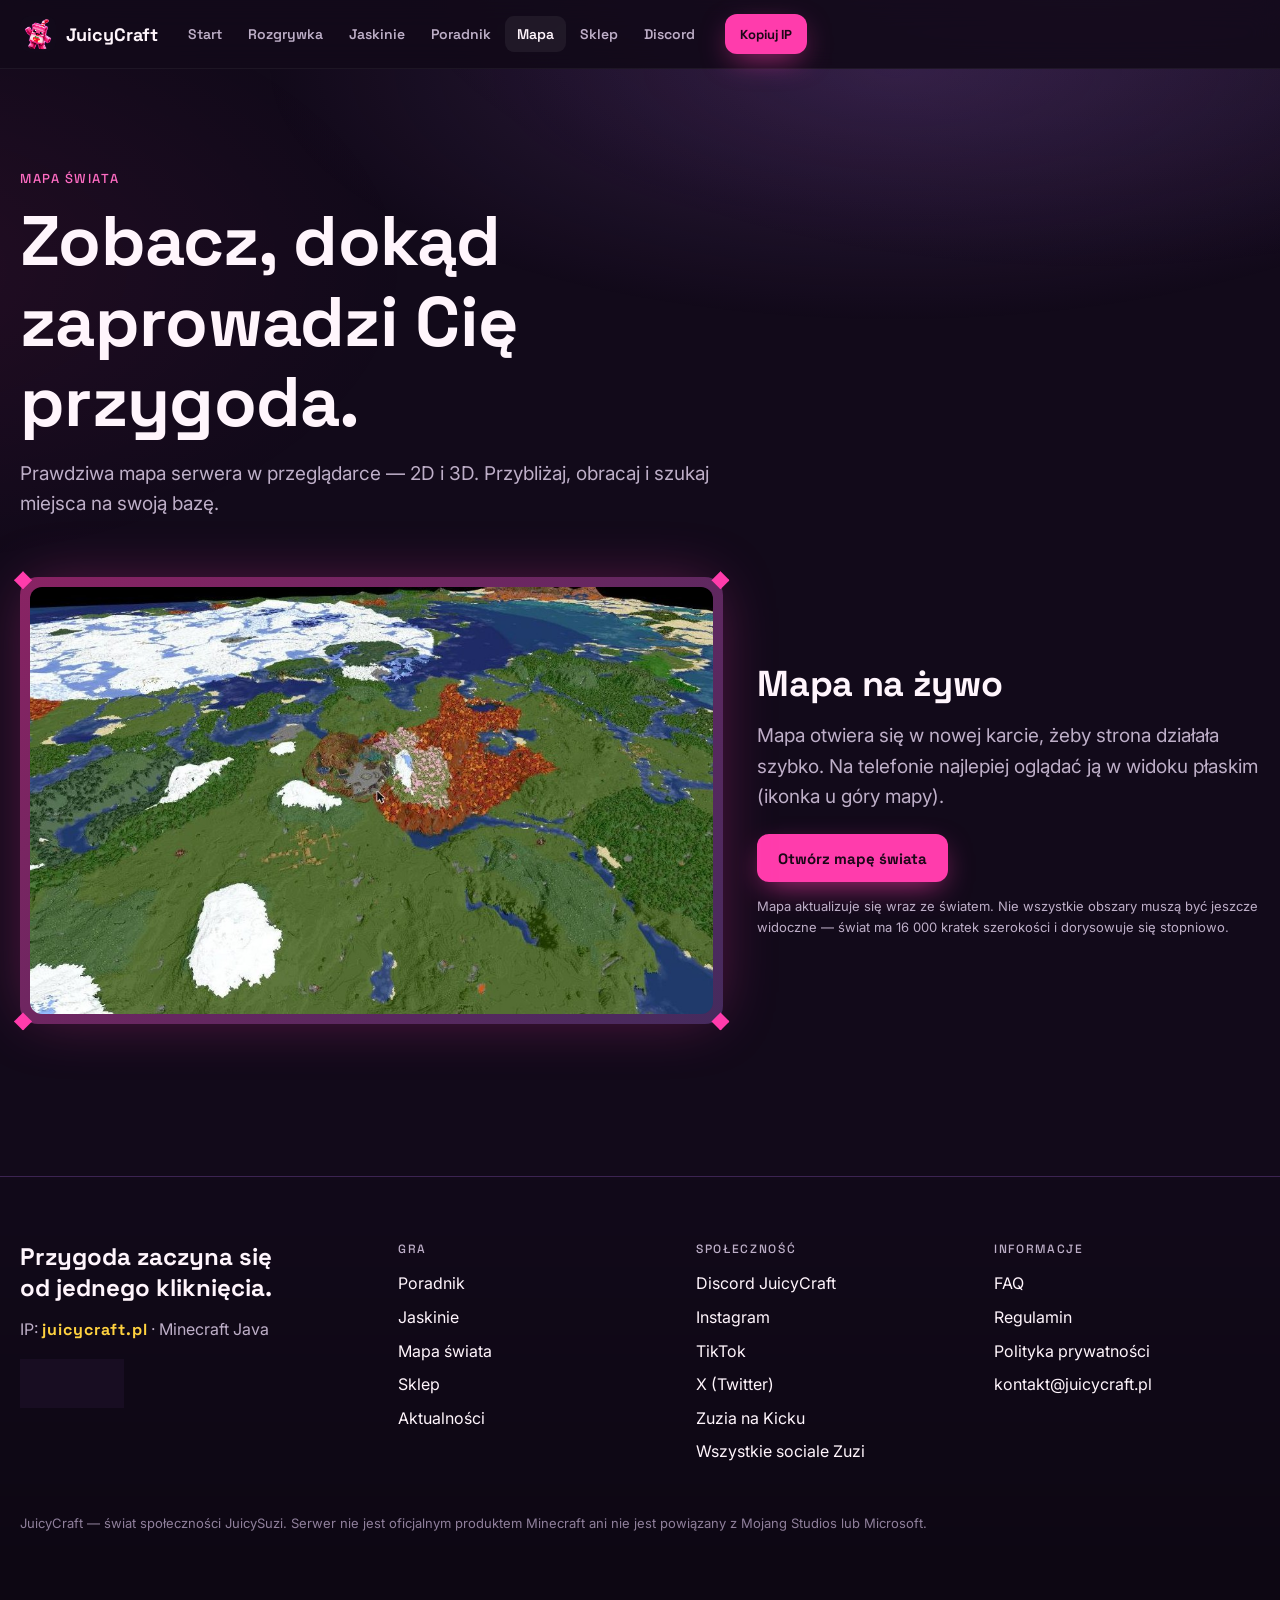
==== mapa/index.html @ ab13d42d "Nowa strona: podstrony, grafiki, wersja na telefon, sociale Co-Authored-By: Claude Opus 5.5 <noreply" ====
<!doctype html>
<html lang="pl" data-root="../">
<head>
<meta charset="utf-8">
<meta name="viewport" content="width=device-width, initial-scale=1, viewport-fit=cover">
<title>Mapa świata | JuicyCraft</title>
<meta name="description" content="Mapa świata JuicyCraft na żywo w 2D i 3D. Zobacz osady i znajdź miejsce na swoją bazę.">
<link rel="canonical" href="https://juicycraft.pl/mapa/">
<meta property="og:type" content="website">
<meta property="og:locale" content="pl_PL">
<meta property="og:title" content="Mapa świata | JuicyCraft">
<meta property="og:description" content="Mapa świata JuicyCraft na żywo w 2D i 3D. Zobacz osady i znajdź miejsce na swoją bazę.">
<meta property="og:url" content="https://juicycraft.pl/mapa/">
<meta property="og:image" content="https://juicycraft.pl/img/og.jpg">
<meta name="twitter:card" content="summary_large_image">
<meta name="theme-color" content="#120A1A">
<link rel="icon" type="image/png" href="../img/favicon.png">
<link rel="apple-touch-icon" href="../img/apple-touch-icon.png">
<link rel="preconnect" href="https://fonts.googleapis.com">
<link rel="preconnect" href="https://fonts.gstatic.com" crossorigin>
<link href="https://fonts.googleapis.com/css2?family=Inter:wght@400;500;600&family=Space+Grotesk:wght@500;600;700&display=swap" rel="stylesheet">
<link rel="stylesheet" href="../assets/style.css">

</head>
<body>
<a class="sr-only" href="#tresc">Przejdź do treści</a>
<header class="nav">
  <div class="wrap">
    <a class="brand" href="../"><img src="../img/avatar.png" alt="" width="36" height="36">JuicyCraft</a>
    <nav aria-label="Główna"><ul id="menu"><li><a href="../">Start</a></li><li><a href="../#rozgrywka">Rozgrywka</a></li><li><a href="../jaskinie/">Jaskinie</a></li><li><a href="../poradnik/">Poradnik</a></li><li><a href="../mapa/" aria-current="page">Mapa</a></li><li><a href="../sklep/">Sklep</a></li><li><a href="https://discord.gg/w9wUDA2wny" target="_blank" rel="noopener">Discord</a></li></ul></nav>
    <button class="btn btn-main ipbtn" type="button" data-copy-ip>Kopiuj IP</button>
    <button class="burger" type="button" aria-label="Menu" aria-expanded="false" aria-controls="menu"><span></span></button>
  </div>
</header>
<main id="tresc">
<section class="page-hero"><div class="wrap"><p class="eyebrow">Mapa świata</p><h1>Zobacz, dokąd zaprowadzi Cię przygoda.</h1><p class="lead">Prawdziwa mapa serwera w przeglądarce — 2D i 3D. Przybliżaj, obracaj i szukaj miejsca na swoją bazę.</p></div></section>
<section style="padding-top:10px"><div class="wrap map-wrap">
  <div class="map-frame"><i class="corner c1"></i><i class="corner c2"></i><i class="corner c3"></i><i class="corner c4"></i>
    <img src="../img/mapa-podglad.jpg" alt="Podgląd mapy świata JuicyCraft" width="1600" height="1000"></div>
  <div>
    <h2 class="h2" style="font-size:clamp(26px,3vw,36px)">Mapa na żywo</h2>
    <p class="lead">Mapa otwiera się w nowej karcie, żeby strona działała szybko. Na telefonie najlepiej oglądać ją w widoku płaskim (ikonka u góry mapy).</p>
    <div class="row"><a class="btn btn-main" href="http://mapa.juicycraft.pl:25520" target="_blank" rel="noopener">Otwórz mapę świata</a></div>
    <p class="note">Mapa aktualizuje się wraz ze światem. Nie wszystkie obszary muszą być jeszcze widoczne — świat ma 16 000 kratek szerokości i dorysowuje się stopniowo.</p>
  </div>
</div></section>
</main>
<footer>
  <div class="wrap">
    <div class="foot">
      <div>
        <p class="big">Przygoda zaczyna się od jednego kliknięcia.</p>
        <p style="margin-top:14px;color:var(--muted)">IP: <b style="color:var(--gold)" class="pix">juicycraft.pl</b> · Minecraft Java</p>
        <button class="btn btn-ghost" type="button" data-copy-ip style="margin-top:16px">Kopiuj IP</button>
      </div>
      <div><h4>Gra</h4><ul>
        <li><a href="../poradnik/">Poradnik</a></li><li><a href="../jaskinie/">Jaskinie</a></li>
        <li><a href="../mapa/">Mapa świata</a></li><li><a href="../sklep/">Sklep</a></li><li><a href="../aktualnosci/">Aktualności</a></li></ul></div>
      <div><h4>Społeczność</h4><ul>
        <li><a href="https://discord.gg/w9wUDA2wny" target="_blank" rel="noopener">Discord JuicyCraft</a></li>
        <li><a href="https://www.instagram.com/juicycraft.pl/" target="_blank" rel="noopener">Instagram</a></li><li><a href="https://www.tiktok.com/@juicycraft.pl" target="_blank" rel="noopener">TikTok</a></li><li><a href="https://x.com/JuicyCraftpl" target="_blank" rel="noopener">X (Twitter)</a></li>
        <li><a href="https://kick.com/juicysuzi" target="_blank" rel="noopener">Zuzia na Kicku</a></li>
        <li><a href="https://beacons.ai/juicysuzi" target="_blank" rel="noopener">Wszystkie sociale Zuzi</a></li></ul></div>
      <div><h4>Informacje</h4><ul>
        <li><a href="../faq/">FAQ</a></li><li><a href="../regulamin/">Regulamin</a></li>
        <li><a href="../polityka-prywatnosci/">Polityka prywatności</a></li><li><a href="mailto:kontakt@juicycraft.pl">kontakt@juicycraft.pl</a></li></ul></div>
    </div>
    <p class="legal">JuicyCraft — świat społeczności JuicySuzi. Serwer nie jest oficjalnym produktem Minecraft ani nie jest powiązany z Mojang Studios lub Microsoft.</p>
  </div>
</footer>
<div class="mbar">
  <button class="btn btn-main" type="button" data-copy-ip>Kopiuj IP</button>
  <a class="btn btn-ghost" href="../mapa/">Mapa</a>
  <a class="btn btn-ghost" href="https://discord.gg/w9wUDA2wny" target="_blank" rel="noopener">Discord</a>
</div>
<script src="../assets/app.js" defer></script>
</body>
</html>
---- assets/style.css ----
/* JuicyCraft.pl — wspolny styl wszystkich podstron */
:root{
  --pink:#FF3CAC; --pink-2:#ff6cc3; --purple:#784BA0; --gold:#FFD23F;
  --bg:#120A1A; --surface:#1D1028; --surface-2:#291535; --line:rgba(255,60,172,.22); --line-2:rgba(120,75,160,.45);
  --text:#FFF5FC; --muted:#BEAFC8; --ok:#5FE3A1; --err:#FF7185;
  --r:14px; --max:1240px;
  --f-head:'Space Grotesk',system-ui,sans-serif; --f-body:'Inter',system-ui,sans-serif; --f-pix:'Space Grotesk',system-ui,sans-serif;
}
*{box-sizing:border-box}
html{scroll-behavior:smooth;-webkit-text-size-adjust:100%}
body{margin:0;background:var(--bg);color:var(--text);font-family:var(--f-body);font-size:16px;line-height:1.6;overflow-x:hidden}
body::before{content:"";position:fixed;inset:0;z-index:-1;pointer-events:none;
  background:radial-gradient(1200px 600px at 85% -10%,rgba(120,75,160,.18),transparent 60%),radial-gradient(900px 500px at -10% 30%,rgba(255,60,172,.07),transparent 60%)}
img{max-width:100%;height:auto;display:block}
a{color:var(--pink-2)}
h1,h2,h3,h4{font-family:var(--f-head);line-height:1.15;margin:0;letter-spacing:-.01em}
p{margin:0}
.wrap{width:min(var(--max),100% - 32px);margin-inline:auto}
.pix{font-family:var(--f-pix);letter-spacing:.06em}
.sr-only{position:absolute;width:1px;height:1px;overflow:hidden;clip:rect(0 0 0 0);white-space:nowrap}
:focus-visible{outline:2px solid var(--gold);outline-offset:3px;border-radius:6px}

/* ---------- przyciski ---------- */
.btn{display:inline-flex;align-items:center;justify-content:center;gap:10px;min-height:48px;padding:12px 20px;border-radius:12px;
  font:700 15px/1 var(--f-head);text-decoration:none;border:1px solid transparent;cursor:pointer;transition:transform .15s,box-shadow .2s,background .2s,border-color .2s;white-space:nowrap}
.btn:hover{transform:translateY(-2px)}
.btn-main{background:var(--pink);color:#1b0717;box-shadow:0 10px 30px -8px rgba(255,60,172,.7)}
.btn-main:hover{box-shadow:0 14px 38px -8px rgba(255,60,172,.9)}
.btn-ghost{background:rgba(29,16,40,.7);color:var(--text);border-color:var(--line-2);backdrop-filter:blur(8px)}
.btn-ghost:hover{border-color:var(--pink)}
.btn[aria-disabled=true]{opacity:.55;pointer-events:none}
.btn img{width:22px;height:22px}

/* ---------- nawigacja ---------- */
.nav{position:sticky;top:0;z-index:50;background:rgba(18,10,26,.72);backdrop-filter:blur(14px);border-bottom:1px solid rgba(255,255,255,.05)}
.nav .wrap{display:flex;align-items:center;gap:18px;height:68px}
.brand{display:flex;align-items:center;gap:10px;text-decoration:none;color:var(--text);font:700 18px var(--f-head);flex-shrink:0}
.brand img{width:36px;height:36px;border-radius:9px}
.nav ul{display:flex;gap:2px;list-style:none;margin:0 0 0 auto;padding:0}
.nav ul a{display:block;padding:9px 12px;border-radius:9px;color:var(--muted);text-decoration:none;font:600 14px var(--f-head)}
.nav ul a:hover,.nav ul a[aria-current=page]{color:var(--text);background:rgba(255,255,255,.06)}
.nav .ipbtn{min-height:40px;padding:8px 14px;font-size:13px}
.burger{display:none;margin-left:auto;width:44px;height:44px;border-radius:10px;border:1px solid var(--line-2);background:transparent;color:var(--text);cursor:pointer}
.burger span,.burger span::before,.burger span::after{display:block;width:18px;height:2px;background:currentColor;margin:auto;position:relative;transition:.2s}
.burger span::before,.burger span::after{content:"";position:absolute;left:0}
.burger span::before{top:-6px}.burger span::after{top:6px}
@media (max-width:1060px){
  .nav ul{position:fixed;inset:68px 0 auto 0;flex-direction:column;background:rgba(18,10,26,.97);padding:12px 16px 20px;border-bottom:1px solid var(--line);
    transform:translateY(-120%);transition:transform .25s;margin:0}
  .nav.open ul{transform:none}
  .nav ul a{padding:14px 12px;font-size:17px}
  .burger{display:block}
  .nav .ipbtn{margin-left:auto}
  .burger{margin-left:8px}
}

/* ---------- sekcje ---------- */
section{padding:clamp(64px,9vw,112px) 0;position:relative}
.eyebrow{display:inline-flex;align-items:center;gap:10px;color:var(--pink-2);font:500 13px var(--f-pix);letter-spacing:.12em;text-transform:uppercase;margin-bottom:14px}
.eyebrow b{color:var(--muted);font-weight:500}
.h2{font-size:clamp(30px,4.6vw,52px);font-weight:700;max-width:18ch}
.lead{color:var(--muted);font-size:clamp(16px,1.6vw,19px);max-width:62ch;margin-top:16px}
.sec-head{margin-bottom:clamp(32px,5vw,56px)}
.sec-head.center{text-align:center}.sec-head.center .h2,.sec-head.center .lead{margin-inline:auto}
.divider{height:2px;max-width:var(--max);margin:0 auto;background:linear-gradient(90deg,transparent,rgba(255,60,172,.5) 20%,rgba(120,75,160,.6) 50%,rgba(255,60,172,.5) 80%,transparent);
  mask:repeating-linear-gradient(90deg,#000 0 14px,transparent 14px 18px)}

/* ---------- hero ---------- */
.hero{min-height:calc(100svh - 68px);display:flex;align-items:center;padding:56px 0 72px;isolation:isolate;overflow:hidden}
.hero-bg{position:absolute;inset:0;z-index:-2;background:url(../img/hero.jpg) 70% center/cover no-repeat;transform:scale(1.04)}
.hero::after{content:"";position:absolute;inset:0;z-index:-1;background:linear-gradient(90deg,rgba(18,10,26,.95) 0%,rgba(18,10,26,.75) 38%,rgba(18,10,26,.15) 70%),linear-gradient(0deg,var(--bg) 0%,transparent 26%)}
@media (max-width:820px){
  .hero-bg{background-image:url(../img/hero-mobile.jpg);background-position:center top}
  .hero::after{background:linear-gradient(180deg,rgba(18,10,26,.25) 0%,rgba(18,10,26,.82) 45%,var(--bg) 100%)}
  .hero{align-items:flex-end}
}
.hero-grid{display:grid;grid-template-columns:minmax(0,1.1fr) minmax(0,.9fr);gap:24px;align-items:center}
@media (max-width:820px){.hero-grid{grid-template-columns:1fr}}
.badge{display:inline-flex;gap:8px;align-items:center;padding:6px 12px;border-radius:999px;background:rgba(255,210,63,.1);color:var(--gold);border:1px solid rgba(255,210,63,.3);font:500 12px var(--f-pix);letter-spacing:.1em}
.hero h1{font-size:clamp(40px,6.6vw,84px);font-weight:700;margin:18px 0 18px;max-width:13ch}
.hero h1 em{font-style:normal;background:linear-gradient(90deg,var(--pink),#ff9bd6,var(--pink));-webkit-background-clip:text;background-clip:text;color:transparent;background-size:200% auto;animation:shine 6s linear infinite}
@keyframes shine{to{background-position:200% center}}
.hero .lead{color:#e3d4ec}
.ip-card{display:flex;align-items:center;gap:14px;flex-wrap:wrap;margin:30px 0 22px;padding:10px 10px 10px 20px;border-radius:16px;background:rgba(18,10,26,.72);
  border:1px solid var(--line);backdrop-filter:blur(10px);width:fit-content;max-width:100%}
.ip-card .ip{font:700 clamp(20px,2.6vw,28px) var(--f-pix);color:var(--gold);letter-spacing:.02em;text-shadow:0 0 18px rgba(255,210,63,.35)}
.hero-actions{display:flex;gap:12px;flex-wrap:wrap}
.copied{color:var(--ok)}

.countdown{margin-top:34px}
.countdown .label{font:500 12px var(--f-pix);letter-spacing:.14em;color:var(--muted);margin-bottom:10px;display:flex;gap:14px;flex-wrap:wrap}
.countdown .label b{color:var(--pink-2);font-weight:500}
.cd{display:flex;gap:10px}
.cd div{min-width:78px;padding:12px 8px 10px;border-radius:12px;background:rgba(29,16,40,.8);border:1px solid var(--line-2);text-align:center}
.cd strong{display:block;font:700 clamp(24px,3.4vw,34px)/1 var(--f-pix);color:var(--text)}
.cd span{display:block;margin-top:6px;font-size:11px;color:var(--muted);letter-spacing:.12em;text-transform:uppercase}
@media (max-width:420px){.cd div{min-width:0;flex:1}}
.status{display:inline-flex;align-items:center;gap:10px;margin-top:18px;font:500 13px var(--f-pix);letter-spacing:.08em;color:var(--muted)}
.dot{width:10px;height:10px;border-radius:50%;background:#7a6a86;box-shadow:0 0 0 4px rgba(122,106,134,.2)}
.dot.on{background:var(--ok);box-shadow:0 0 0 4px rgba(95,227,161,.2);animation:pulse 2s infinite}
@keyframes pulse{50%{box-shadow:0 0 0 8px rgba(95,227,161,0)}}

/* Soczek */
.mascot{position:relative;justify-self:center;width:min(380px,80vw)}
.mascot img{width:100%;filter:drop-shadow(0 20px 40px rgba(255,60,172,.35));animation:float 4s ease-in-out infinite;cursor:pointer;-webkit-tap-highlight-color:transparent}
@keyframes float{50%{transform:translateY(-6px) rotate(-1deg)}}
.mascot.happy img{animation:hop .5s ease}
@keyframes hop{40%{transform:translateY(-22px) scale(1.04)}}
.bubble{position:absolute;top:2%;left:-6%;max-width:230px;padding:12px 16px;border-radius:16px 16px 16px 4px;background:var(--text);color:#2a0f23;font:600 15px var(--f-head);
  box-shadow:0 12px 30px rgba(0,0,0,.35);opacity:0;transform:translateY(8px) scale(.96);transition:.25s;pointer-events:none}
.bubble.show{opacity:1;transform:none}
@media (max-width:820px){.mascot{width:min(200px,50vw);order:1;margin:8px auto 0;justify-self:center}.bubble{left:auto;right:92%;top:10%;font-size:13px;max-width:180px;border-radius:16px 16px 4px 16px}}

.particles{position:absolute;inset:0;z-index:-1;pointer-events:none;overflow:hidden}
.particles i{position:absolute;width:4px;height:4px;background:var(--pink);box-shadow:0 0 10px var(--pink);opacity:.0;animation:drift linear infinite}
@keyframes drift{0%{transform:translateY(20px);opacity:0}15%{opacity:.8}100%{transform:translateY(-140px);opacity:0}}

/* ---------- karty ---------- */
.grid3{display:grid;grid-template-columns:repeat(3,1fr);gap:20px}
.grid2{display:grid;grid-template-columns:repeat(2,1fr);gap:20px}
.grid4{display:grid;grid-template-columns:repeat(4,1fr);gap:16px}
@media (max-width:980px){.grid3,.grid4{grid-template-columns:1fr 1fr}}
@media (max-width:640px){.grid3,.grid2,.grid4{grid-template-columns:1fr}}
.card{position:relative;border-radius:var(--r);background:linear-gradient(180deg,var(--surface-2),var(--surface));border:1px solid var(--line-2);overflow:hidden;transition:transform .2s,border-color .2s,box-shadow .2s}
.card::before,.card::after{content:"";position:absolute;width:10px;height:10px;border:2px solid var(--pink);opacity:.6;pointer-events:none}
.card::before{top:8px;left:8px;border-right:0;border-bottom:0}.card::after{bottom:8px;right:8px;border-left:0;border-top:0}
@media (hover:hover){.card:hover{transform:translateY(-4px);border-color:rgba(255,60,172,.6);box-shadow:0 18px 40px -18px rgba(255,60,172,.5)}
  .card:hover .card-img img{transform:scale(1.04)}}
.card-img{aspect-ratio:4/3;overflow:hidden;background:#1a0f26}
.card-img img{width:100%;height:100%;object-fit:cover;transition:transform .4s}
.card-body{padding:22px 22px 24px}
.card h3{font-size:22px;margin-bottom:8px}
.card p{color:var(--muted)}
.card .more{display:inline-flex;margin-top:16px;font:700 14px var(--f-head);color:var(--pink-2);text-decoration:none}
.card .more::after{content:"→";margin-left:8px;transition:transform .2s}
.card .more:hover::after{transform:translateX(4px)}
.mini{display:flex;gap:16px;align-items:flex-start;padding:20px}
.mini img{width:64px;height:64px;flex-shrink:0;image-rendering:auto}
.mini h3{font-size:18px;margin-bottom:4px}

/* Jaskinie */
.dungeon{background:radial-gradient(800px 400px at 50% 0%,rgba(120,75,160,.25),transparent 70%),linear-gradient(180deg,transparent,rgba(10,4,16,.6))}
.tags{display:flex;gap:10px;flex-wrap:wrap;margin-top:22px}
.tag{padding:8px 14px;border-radius:10px;border:1px solid var(--line-2);background:rgba(29,16,40,.7);font:500 13px var(--f-pix);letter-spacing:.08em}
.lineup{margin:44px auto 0;width:100%;max-width:1100px;height:auto;filter:drop-shadow(0 30px 40px rgba(0,0,0,.5))}
.classes{display:grid;grid-template-columns:repeat(5,1fr);gap:12px;margin-top:20px}
@media (max-width:980px){.classes{grid-template-columns:repeat(2,1fr)}}
.cls{padding:16px;border-radius:12px;background:rgba(29,16,40,.75);border:1px solid var(--line-2)}
.cls h4{font-size:17px;margin-bottom:4px}
.cls p{font-size:14px;color:var(--muted)}
.cls ul{margin:10px 0 0;padding-left:18px;font-size:13px;color:#d9c9e4}
.boss{display:grid;grid-template-columns:.9fr 1.1fr;gap:30px;align-items:center;margin-top:64px;padding:28px;border-radius:20px;background:linear-gradient(120deg,rgba(255,60,172,.12),rgba(120,75,160,.08));border:1px solid var(--line)}
.boss img{width:100%;max-width:440px;margin:auto;filter:drop-shadow(0 20px 30px rgba(0,0,0,.6))}
@media (max-width:820px){.boss{grid-template-columns:1fr}}
.boss h3{font-size:clamp(26px,3.4vw,38px)}

/* kroki */
.steps{display:grid;grid-template-columns:repeat(3,1fr);gap:18px;counter-reset:s}
@media (max-width:820px){.steps{grid-template-columns:1fr}}
.step{position:relative;padding:26px 22px 22px;border-radius:var(--r);background:var(--surface);border:1px solid var(--line-2)}
.step::before{counter-increment:s;content:"0" counter(s);font:600 14px var(--f-pix);color:var(--pink-2);display:block;margin-bottom:10px;letter-spacing:.1em}
.step h3{font-size:19px;margin-bottom:6px}.step p{color:var(--muted)}
code,.kbd{font:500 .9em ui-monospace,Consolas,monospace;background:rgba(255,60,172,.12);color:#fff;padding:2px 7px;border-radius:6px;letter-spacing:.03em}

/* mapa */
.map-wrap{display:grid;grid-template-columns:1.4fr 1fr;gap:34px;align-items:center}
@media (max-width:900px){.map-wrap{grid-template-columns:1fr}}
.map-frame{position:relative;border-radius:18px;padding:10px;background:linear-gradient(135deg,rgba(255,60,172,.5),rgba(120,75,160,.5));box-shadow:0 0 60px -10px rgba(255,60,172,.35)}
.map-frame img,.map-frame iframe{display:block;width:100%;aspect-ratio:16/10;object-fit:cover;border-radius:12px;border:0;background:#0c0611}
.map-frame .corner{position:absolute;width:18px;height:18px;background:var(--pink);clip-path:polygon(50% 0,100% 50%,50% 100%,0 50%);box-shadow:0 0 12px var(--pink)}
.map-frame .c1{top:-6px;left:-6px}.map-frame .c2{top:-6px;right:-6px}.map-frame .c3{bottom:-6px;left:-6px}.map-frame .c4{bottom:-6px;right:-6px}
.note{font-size:13px;color:var(--muted);margin-top:14px}

/* ogloszenia */
.news{display:grid;grid-template-columns:repeat(3,1fr);gap:18px}
@media (max-width:900px){.news{grid-template-columns:1fr}}
.post{padding:22px;border-radius:var(--r);background:var(--surface);border:1px solid var(--line-2);display:flex;flex-direction:column;gap:10px}
.post .meta{display:flex;justify-content:space-between;gap:10px;font:500 12px var(--f-pix);letter-spacing:.1em;color:var(--muted)}
.post .kind{color:var(--gold)}
.post h3{font-size:19px}.post p{color:var(--muted);font-size:15px;white-space:pre-line}
.empty{padding:28px;border-radius:var(--r);border:1px dashed var(--line-2);color:var(--muted);text-align:center}

/* sklep */
.shop .card-img{aspect-ratio:16/10;display:grid;place-items:center;background:radial-gradient(circle at 50% 40%,rgba(255,60,172,.18),transparent 65%)}
.shop .card-img img{width:auto;max-height:72%;height:auto;object-fit:contain}
.fineprint{margin-top:22px;color:var(--muted);font-size:14px;display:flex;gap:10px;align-items:center;flex-wrap:wrap}

/* Zuzia */
.zuzia{display:grid;grid-template-columns:auto 1fr;gap:36px;align-items:center;padding:clamp(24px,4vw,44px);border-radius:24px;
  background:radial-gradient(500px 300px at 0% 0%,rgba(83,252,24,.08),transparent 60%),linear-gradient(135deg,var(--surface-2),var(--surface));border:1px solid var(--line)}
.zuzia .pic{width:clamp(120px,16vw,180px);aspect-ratio:1;border-radius:50%;border:3px solid var(--pink);box-shadow:0 0 0 8px rgba(255,60,172,.12),0 20px 40px rgba(0,0,0,.4);object-fit:cover}
@media (max-width:700px){.zuzia{grid-template-columns:1fr;text-align:center}.zuzia .pic{margin:auto}.zuzia .row{justify-content:center}}
.live{display:inline-flex;align-items:center;gap:8px;font:500 12px var(--f-pix);letter-spacing:.12em;color:var(--muted);margin-bottom:12px}
.row{display:flex;gap:12px;flex-wrap:wrap;margin-top:22px}
.btn-kick{background:#53FC18;color:#0b1a05}

/* FAQ */
.faq{max-width:860px;margin:auto}
.faq details{border-bottom:1px solid var(--line-2)}
.faq summary{list-style:none;cursor:pointer;padding:20px 40px 20px 0;font:600 18px var(--f-head);position:relative}
.faq summary::-webkit-details-marker{display:none}
.faq summary::after{content:"+";position:absolute;right:6px;top:16px;font:500 26px var(--f-pix);color:var(--pink);transition:transform .2s}
.faq details[open] summary::after{transform:rotate(45deg)}
.faq details p{padding:0 0 20px;color:var(--muted);max-width:70ch}

/* podstrony */
.page-hero{padding:clamp(56px,8vw,96px) 0 clamp(32px,5vw,48px);background:radial-gradient(900px 360px at 70% 0%,rgba(120,75,160,.28),transparent 70%)}
.page-hero h1{font-size:clamp(38px,6vw,70px);max-width:16ch}
.prose{max-width:780px}
.prose h2{font-size:clamp(24px,3vw,32px);margin:48px 0 14px}
.prose h3{font-size:20px;margin:28px 0 10px}
.prose p,.prose li{color:#e2d6ea}
.prose p+p{margin-top:12px}
.prose ul,.prose ol{padding-left:22px}.prose li{margin:6px 0}
.cmds{width:100%;border-collapse:collapse;margin:14px 0}
.cmds td{padding:11px 10px;border-bottom:1px solid var(--line-2);vertical-align:top}
.cmds td:first-child{white-space:nowrap;width:1%}
.toc{display:flex;flex-wrap:wrap;gap:8px;margin:26px 0 8px}
.toc a{padding:8px 12px;border-radius:9px;border:1px solid var(--line-2);color:var(--muted);text-decoration:none;font:600 13px var(--f-head)}
.toc a:hover{color:var(--text);border-color:var(--pink)}
.side-ip{position:sticky;top:90px}

/* stopka */
footer{margin-top:40px;padding:64px 0 120px;border-top:1px solid var(--line-2);background:linear-gradient(180deg,transparent,rgba(0,0,0,.3))}
.foot{display:grid;grid-template-columns:1.3fr repeat(3,1fr);gap:32px}
@media (max-width:900px){.foot{grid-template-columns:1fr 1fr}}
@media (max-width:520px){.foot{grid-template-columns:1fr}}
.foot h4{font:500 12px var(--f-pix);letter-spacing:.14em;color:var(--muted);margin-bottom:14px;text-transform:uppercase}
.foot ul{list-style:none;padding:0;margin:0}.foot li{margin:8px 0}
.foot a{color:var(--text);text-decoration:none}.foot a:hover{color:var(--pink-2)}
.foot .big{font:700 24px var(--f-head);max-width:16ch}
.legal{margin-top:40px;color:#8f7f9b;font-size:13px}

/* dolny pasek na telefonie */
.mbar{display:none}
@media (max-width:820px){
  .mbar{display:grid;grid-template-columns:1.3fr 1fr 1fr;gap:8px;position:fixed;left:10px;right:10px;bottom:10px;z-index:60;padding:8px;border-radius:16px;
    background:rgba(18,10,26,.92);border:1px solid var(--line);backdrop-filter:blur(12px);box-shadow:0 10px 30px rgba(0,0,0,.5)}
  .mbar .btn{min-height:46px;padding:10px;font-size:14px}
}

/* animacja wejscia */
.reveal{opacity:0;transform:translateY(18px);transition:opacity .6s ease,transform .6s ease}
.reveal.in{opacity:1;transform:none}
.toast{position:fixed;left:50%;bottom:90px;transform:translate(-50%,20px);opacity:0;z-index:80;padding:12px 18px;border-radius:12px;background:var(--text);color:#2a0f23;font:700 15px var(--f-head);
  transition:.25s;pointer-events:none;box-shadow:0 12px 30px rgba(0,0,0,.4)}
.toast.show{opacity:1;transform:translate(-50%,0)}

@media (prefers-reduced-motion:reduce){
  *,*::before,*::after{animation:none!important;transition:none!important;scroll-behavior:auto!important}
  .reveal{opacity:1;transform:none}
}
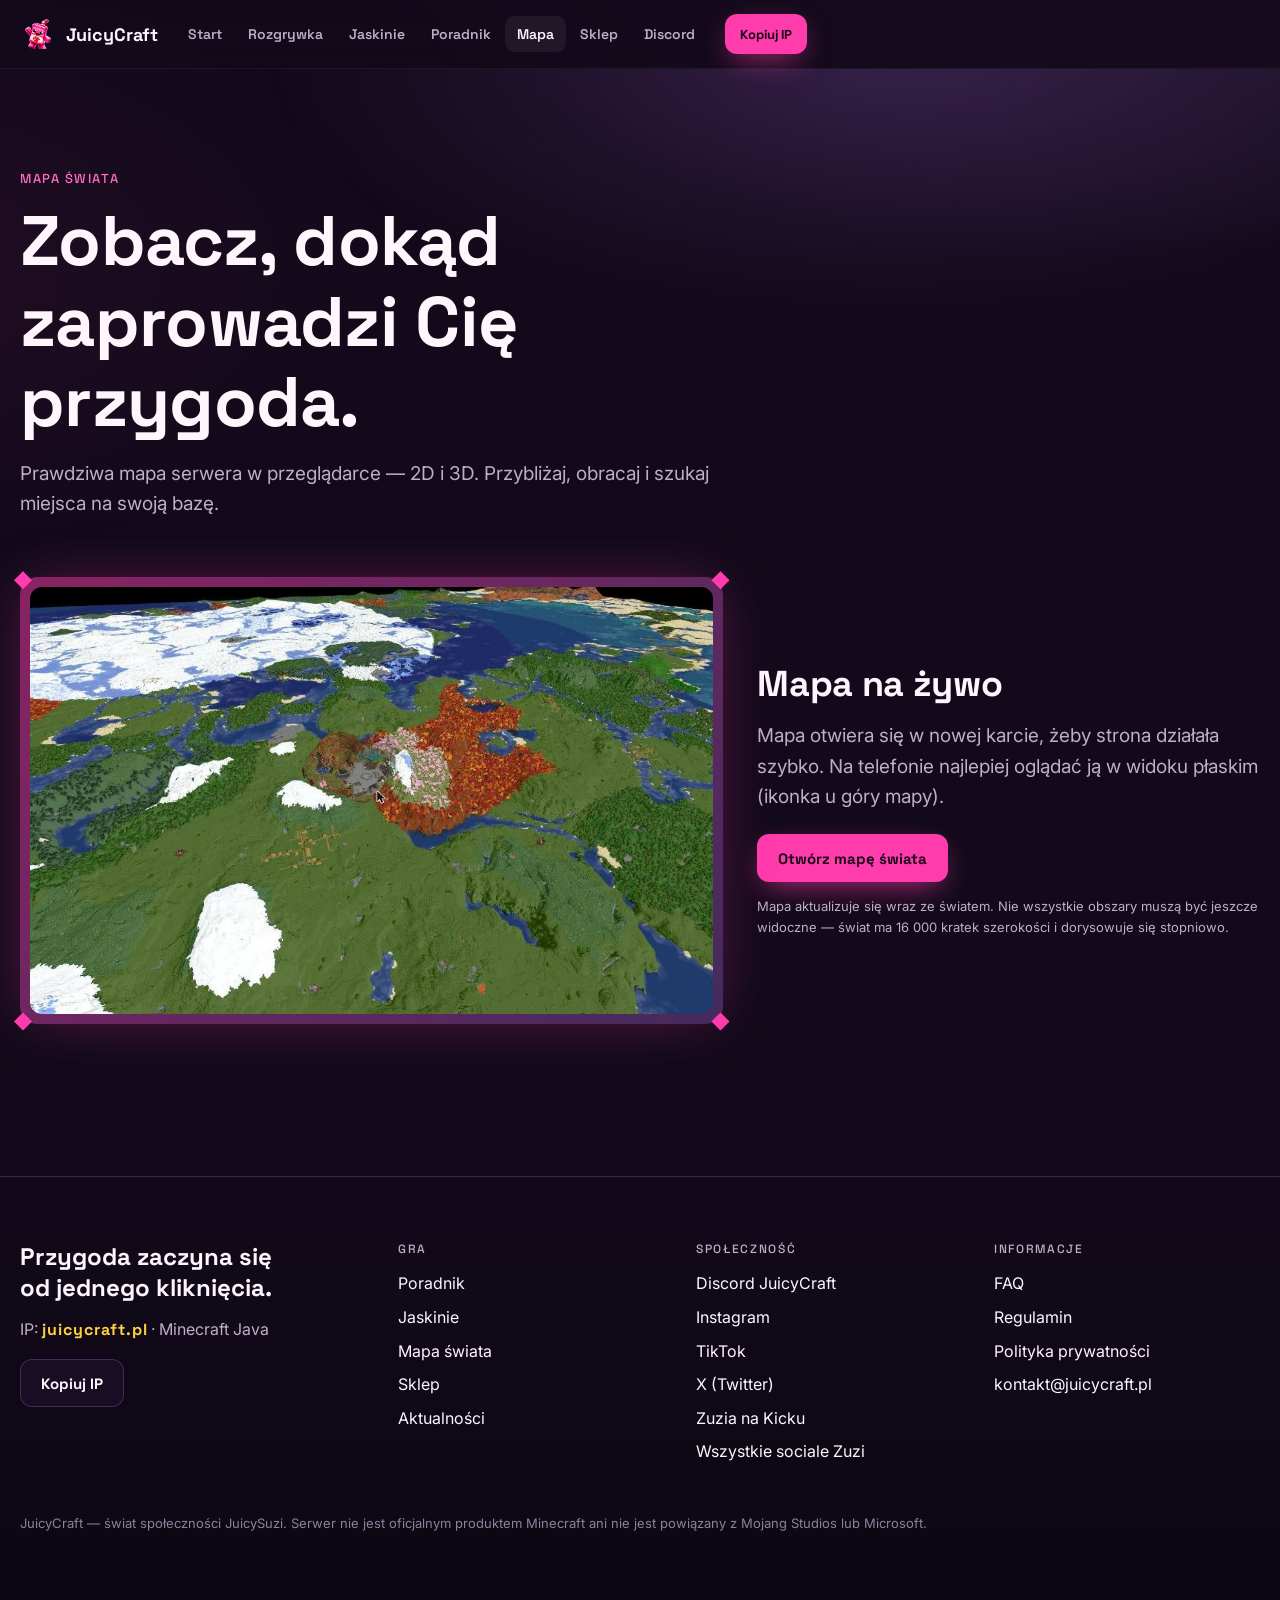
==== commit e41a6205: "Mapa pod https://mapa.juicycraft.pl Co-Authored-By: Claude Opus 5.5 <noreply@anthropic.com>" ====
--- a/mapa/index.html
+++ b/mapa/index.html
@@ -40,7 +40,7 @@
   <div>
     <h2 class="h2" style="font-size:clamp(26px,3vw,36px)">Mapa na żywo</h2>
     <p class="lead">Mapa otwiera się w nowej karcie, żeby strona działała szybko. Na telefonie najlepiej oglądać ją w widoku płaskim (ikonka u góry mapy).</p>
-    <div class="row"><a class="btn btn-main" href="http://mapa.juicycraft.pl:25520" target="_blank" rel="noopener">Otwórz mapę świata</a></div>
+    <div class="row"><a class="btn btn-main" href="https://mapa.juicycraft.pl" target="_blank" rel="noopener">Otwórz mapę świata</a></div>
     <p class="note">Mapa aktualizuje się wraz ze światem. Nie wszystkie obszary muszą być jeszcze widoczne — świat ma 16 000 kratek szerokości i dorysowuje się stopniowo.</p>
   </div>
 </div></section>
